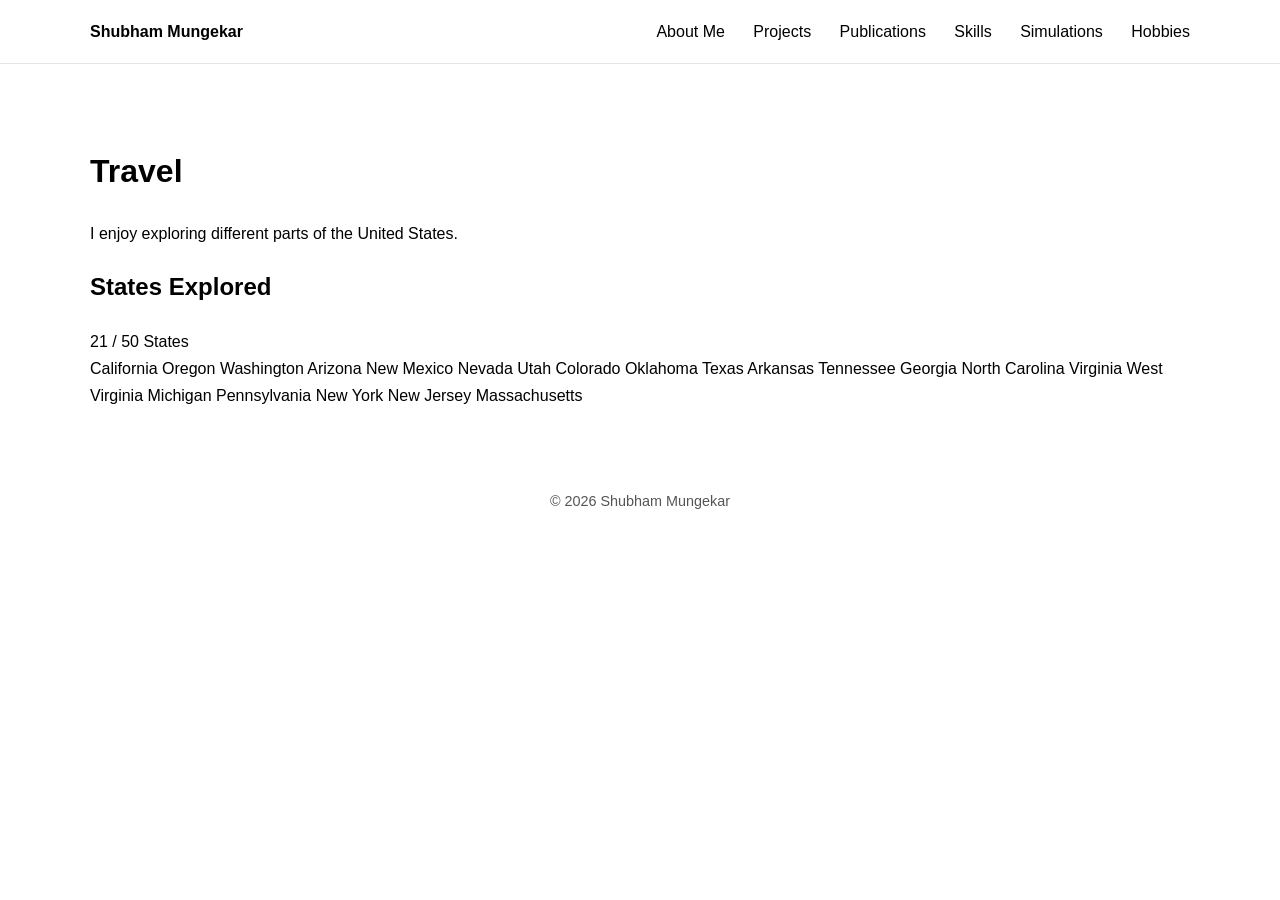
==== hobbies.html @ 4fed993f "Update hobbies.html" ====
<!DOCTYPE html>
<html>
<head>
  <meta charset="UTF-8">
  <title>Hobbies | Shubham Mungekar</title>
  <link rel="stylesheet" href="style.css">
</head>
<body>

  <nav class="nav">
    <div class="nav-container">
      <a href="index.html" class="logo">Shubham Mungekar</a>
      <div class="nav-links">
      <a href="index.html">About Me</a>
      <a href="projects.html">Projects</a>
      <a href="publications.html">Publications</a>
      <a href="skills.html">Skills</a>
      <a href="simulations.html">Simulations</a>
      <a href="hobbies.html">Hobbies</a>
    </div>
    </div>
  </nav>

<div class="container">

  <h1>Travel</h1>

<p>
  I enjoy exploring different parts of the United States.
</p>

<h2>States Explored</h2>

<div class="progress-wrapper">
  <div class="progress-label">
    <span>21 / 50 States</span>
  </div>
  <div class="progress-bar">
    <div class="progress-fill"></div>
  </div>
</div>

<div class="states-grid">

  <span class="state visited">California</span>
  <span class="state visited">Oregon</span>
  <span class="state visited">Washington</span>
  <span class="state visited">Arizona</span>
  <span class="state visited">New Mexico</span>
  <span class="state visited">Nevada</span>
  <span class="state visited">Utah</span>
  <span class="state visited">Colorado</span>
  <span class="state visited">Oklahoma</span>
  <span class="state visited">Texas</span>
  <span class="state visited">Arkansas</span>
  <span class="state visited">Tennessee</span>
  <span class="state visited">Georgia</span>
  <span class="state visited">North Carolina</span>
  <span class="state visited">Virginia</span>
  <span class="state visited">West Virginia</span>
  <span class="state visited">Michigan</span>
  <span class="state visited">Pennsylvania</span>
  <span class="state visited">New York</span>
  <span class="state visited">New Jersey</span>
  <span class="state visited">Massachusetts</span>

</div>

<footer>
  © 2026 Shubham Mungekar
</footer>

</body>
</html>
---- style.css ----
/* ============================= */
/* Base Styling */
/* ============================= */

body {
  margin: 0;
  background: #ffffff;
  color: #000000;
  font-family: "Aptos", -apple-system, BlinkMacSystemFont, "Segoe UI", Helvetica, Arial, sans-serif;
  line-height: 1.7;
}

/* ============================= */
/* Navigation */
/* ============================= */

.nav {
  border-bottom: 1px solid #e5e5e5;
  padding: 18px 0;
}

.nav-container {
  max-width: 1100px;
  margin: auto;
  display: flex;
  justify-content: space-between;
  align-items: center;
  padding: 0 20px;
}

.logo {
  font-weight: 600;
  text-decoration: none;
  color: #000;
  font-size: 1rem;
}

.nav-links a {
  margin-left: 24px;
  text-decoration: none;
  color: #000;
  font-size: 16px;
  font-weight: 500;
}

.nav-links a:hover {
  text-decoration: underline;
}

/* ============================= */
/* Main Container */
/* ============================= */

.container {
  max-width: 1100px;
  margin: 80px auto;
  padding: 0 20px;
}

/* ============================= */
/* About Page Layout */
/* ============================= */

.about-layout {
  display: flex;
  justify-content: space-between;
  align-items: flex-start;
}

.about-text {
  width: 65%;
}

.about-text h1 {
  font-size: 2.2rem;
  margin-bottom: 20px;
}

.about-text p {
  margin-bottom: 20px;
  max-width: 650px;
}

.about-image {
  width: 30%;
  text-align: right;
}

.about-image img {
  width: 100%;
  max-width: 260px;
  height: auto;
  border-radius: 6px;
}

/* ============================= */
/* Button */
/* ============================= */

.button {
  display: inline-block;
  padding: 10px 20px;
  background: #000;
  color: #fff;
  text-decoration: none;
  border-radius: 6px;
  font-weight: 500;
  transition: 0.2s ease;
  margin-top: 10px;
}

.button:hover {
  background: #333;
}

/* ============================= */
/* Publications */
/* ============================= */

.scholar-link {
  margin-bottom: 30px;
}

.scholar-link a {
  color: #000;
  text-decoration: none;
  font-weight: 500;
}

.scholar-link a:hover {
  text-decoration: underline;
}

.publication {
  margin-top: 20px;
}

.pub-row {
  display: flex;
  justify-content: space-between;
  align-items: flex-start;
  gap: 20px;
}

.pub-content {
  flex: 1;
  max-width: 850px;
}

.pub-content a {
  color: #000;
  text-decoration: none;
}

.pub-content a:hover {
  text-decoration: underline;
}

.pub-year {
  white-space: nowrap;
  font-weight: 500;
  color: #444;
}

.external-icon {
  font-size: 0.85rem;
  margin-left: 4px;
}

/* ============================= */
/* Skills Page */
/* ============================= */

.skills-grid {
  display: grid;
  grid-template-columns: repeat(2, 1fr);
  gap: 50px 60px;
  margin-top: 40px;
}

.skill-category h2 {
  font-size: 1.2rem;
  margin-bottom: 15px;
}

.skill-category ul {
  list-style: disc;
  padding-left: 20px;
}

.skill-category li {
  margin-bottom: 8px;
}

/* Responsive */
@media (max-width: 900px) {
  .skills-grid {
    grid-template-columns: 1fr;
  }
}

/* ============================= */
/* Footer */
/* ============================= */

footer {
  text-align: center;
  margin: 80px 0 40px 0;
  font-size: 0.9rem;
  color: #555;
}

/* ============================= */
/* Responsive */
/* ============================= */

@media (max-width: 900px) {
  .about-layout {
    flex-direction: column;
  }

  .about-text,
  .about-image {
    width: 100%;
  }

  .about-image {
    margin-top: 30px;
    text-align: left;
  }

  .about-image img {
    max-width: 220px;
  }

  .pub-row {
    flex-direction: column;
  }

  .pub-year {
    margin-top: 5px;
  }

  .nav-container {
    flex-direction: column;
    gap: 10px;
  }

  .nav-links {
    display: flex;
    flex-wrap: wrap;
    gap: 15px;
  }

  .nav-links a {
    margin-left: 0;
  }
}
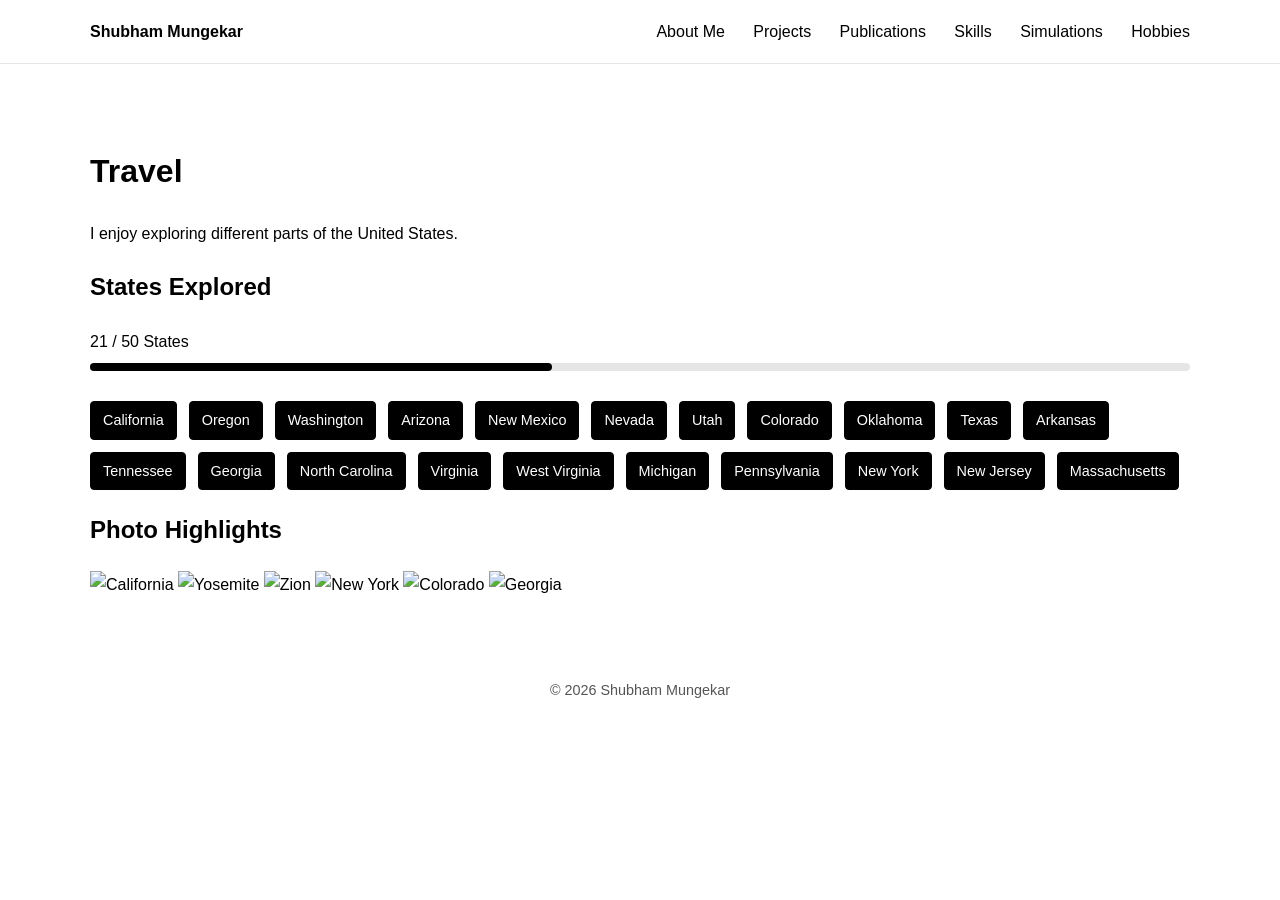
==== commit 0fde9dab: "Update hobbies.html" ====
--- a/hobbies.html
+++ b/hobbies.html
@@ -66,6 +66,8 @@
 
 </div>
 
+  <h2>Photo Highlights</h2> <div class="photo-grid"> <img src="images/hobbies/california-1.jpg" alt="California"> <img src="images/hobbies/yosemite-1.jpg" alt="Yosemite"> <img src="images/hobbies/zion-1.jpg" alt="Zion"> <img src="images/hobbies/newyork-1.jpg" alt="New York"> <img src="images/hobbies/colorado-1.jpg" alt="Colorado"> <img src="images/hobbies/georgia-1.jpg" alt="Georgia"> </div>
+
 <footer>
   © 2026 Shubham Mungekar
 </footer>
--- a/style.css
+++ b/style.css
@@ -211,6 +211,57 @@
 }
 
 /* ============================= */
+/* Travel Progress Tracker */
+/* ============================= */
+
+.progress-wrapper {
+  margin-top: 20px;
+  margin-bottom: 30px;
+}
+
+.progress-label {
+  font-weight: 500;
+  margin-bottom: 8px;
+}
+
+.progress-bar {
+  width: 100%;
+  height: 8px;
+  background: #e5e5e5;
+  border-radius: 4px;
+}
+
+.progress-fill {
+  width: 42%;   /* 21 out of 50 = 42% */
+  height: 100%;
+  background: #000;
+  border-radius: 4px;
+}
+
+/* ============================= */
+/* State Tags */
+/* ============================= */
+
+.states-grid {
+  display: flex;
+  flex-wrap: wrap;
+  gap: 12px;
+  margin-top: 20px;
+}
+
+.state {
+  padding: 6px 12px;
+  border: 1px solid #000;
+  font-size: 0.9rem;
+  border-radius: 4px;
+}
+
+.state.visited {
+  background: #000;
+  color: #fff;
+}
+
+/* ============================= */
 /* Responsive */
 /* ============================= */
 
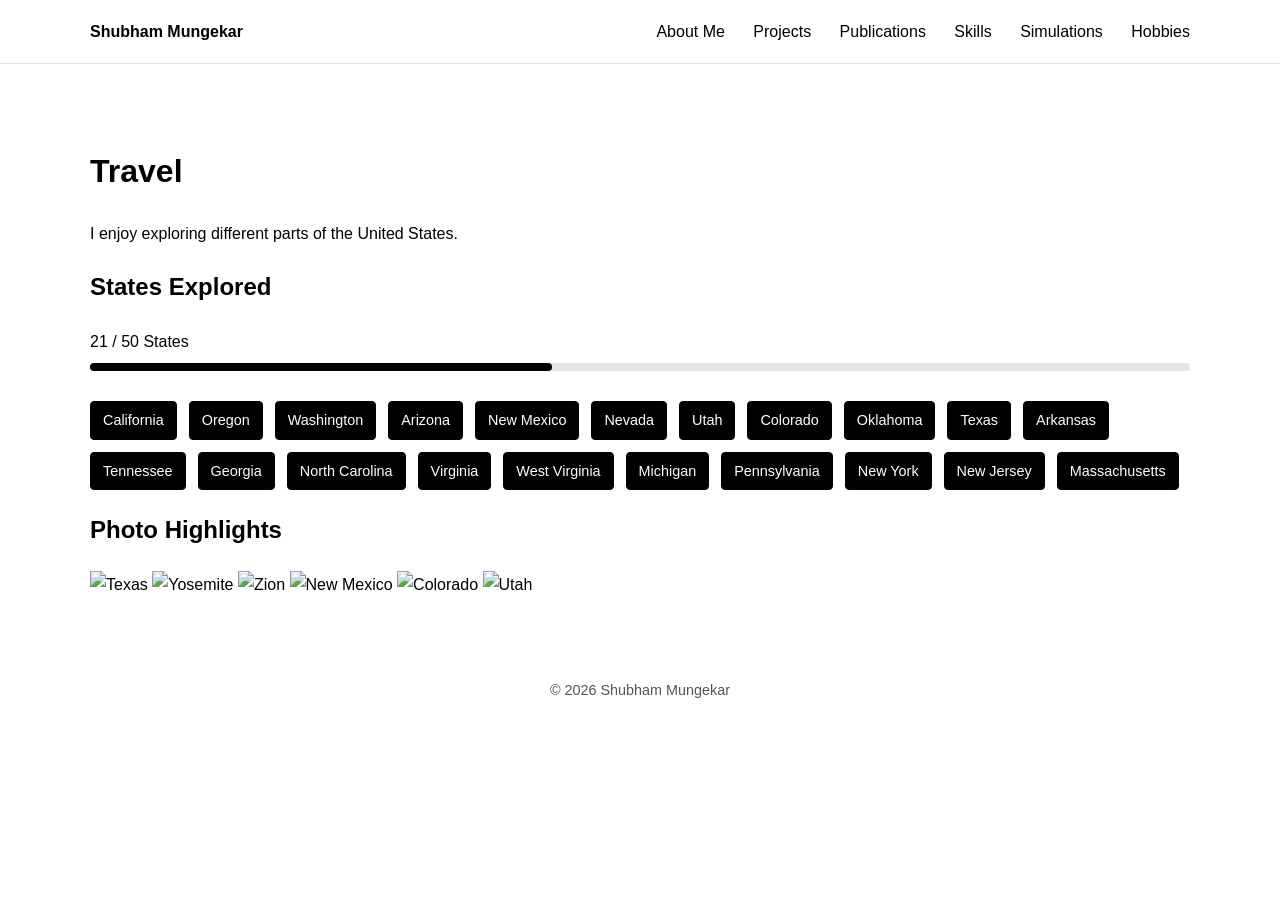
==== commit 86c08694: "Update hobbies.html" ====
--- a/hobbies.html
+++ b/hobbies.html
@@ -66,7 +66,15 @@
 
 </div>
 
-  <h2>Photo Highlights</h2> <div class="photo-grid"> <img src="images/hobbies/california-1.jpg" alt="California"> <img src="images/hobbies/yosemite-1.jpg" alt="Yosemite"> <img src="images/hobbies/zion-1.jpg" alt="Zion"> <img src="images/hobbies/newyork-1.jpg" alt="New York"> <img src="images/hobbies/colorado-1.jpg" alt="Colorado"> <img src="images/hobbies/georgia-1.jpg" alt="Georgia"> </div>
+  <h2>Photo Highlights</h2> 
+  <div class="photo-grid"> 
+  <img src="images/hobbies/texas-1.jpg" alt="Texas">
+  <img src="images/hobbies/yosemite-1.jpg" alt="Yosemite"> 
+  <img src="images/hobbies/zion-1.jpg" alt="Zion"> 
+  <img src="images/hobbies/newmexico.jpg" alt="New Mexico">
+  <img src="images/hobbies/colorado-1.jpg" alt="Colorado"> 
+  <img src="images/hobbies/utah-1.jpg" alt="Utah"> 
+  </div>
 
 <footer>
   © 2026 Shubham Mungekar
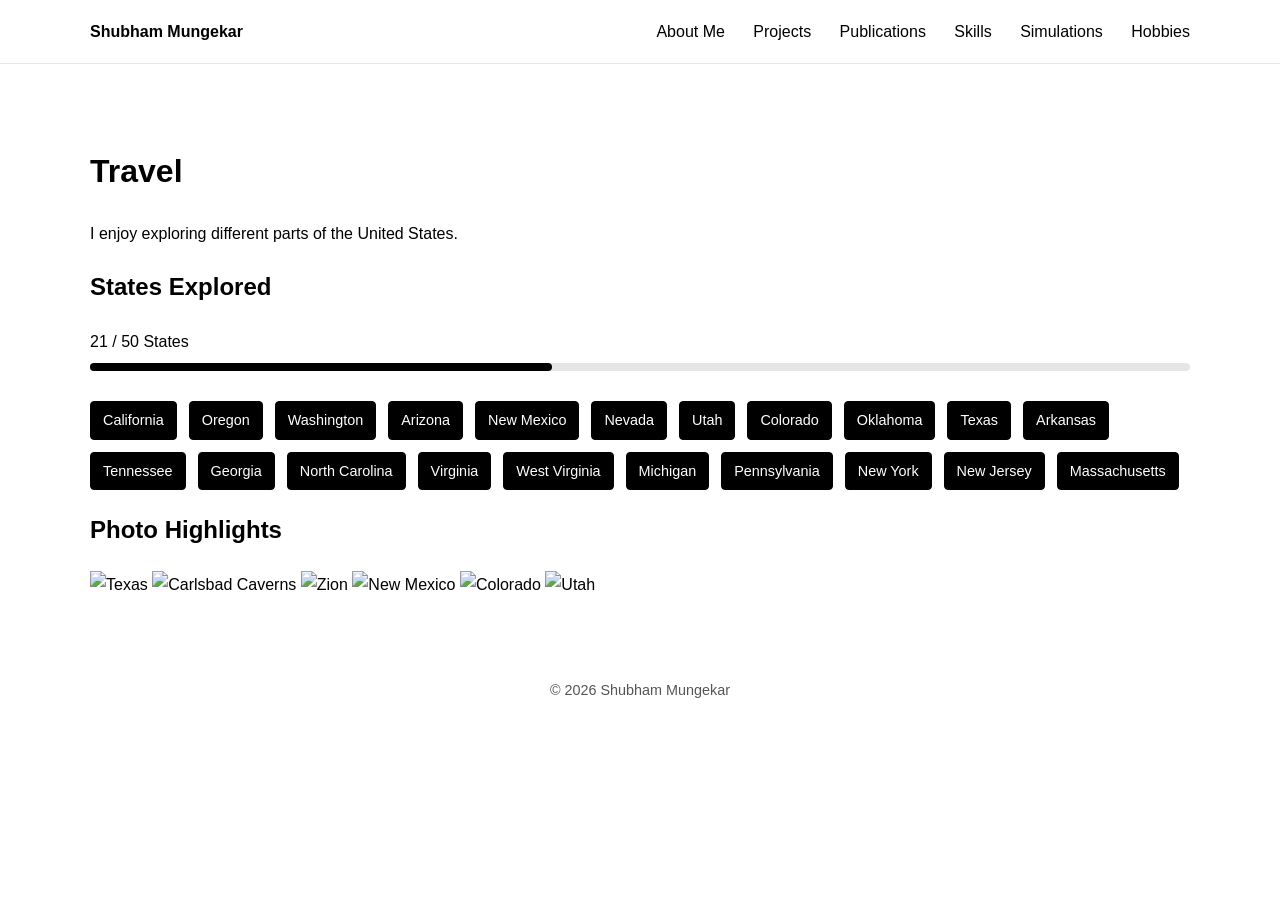
==== commit c5d68dfb: "Update hobbies.html" ====
--- a/hobbies.html
+++ b/hobbies.html
@@ -69,7 +69,7 @@
   <h2>Photo Highlights</h2> 
   <div class="photo-grid"> 
   <img src="images/hobbies/texas-1.jpg" alt="Texas">
-  <img src="images/hobbies/yosemite-1.jpg" alt="Yosemite"> 
+  <img src="images/hobbies/Carlsbadcaverns-1.jpg" alt="Carlsbad Caverns"> 
   <img src="images/hobbies/zion-1.jpg" alt="Zion"> 
   <img src="images/hobbies/newmexico.jpg" alt="New Mexico">
   <img src="images/hobbies/colorado-1.jpg" alt="Colorado"> 
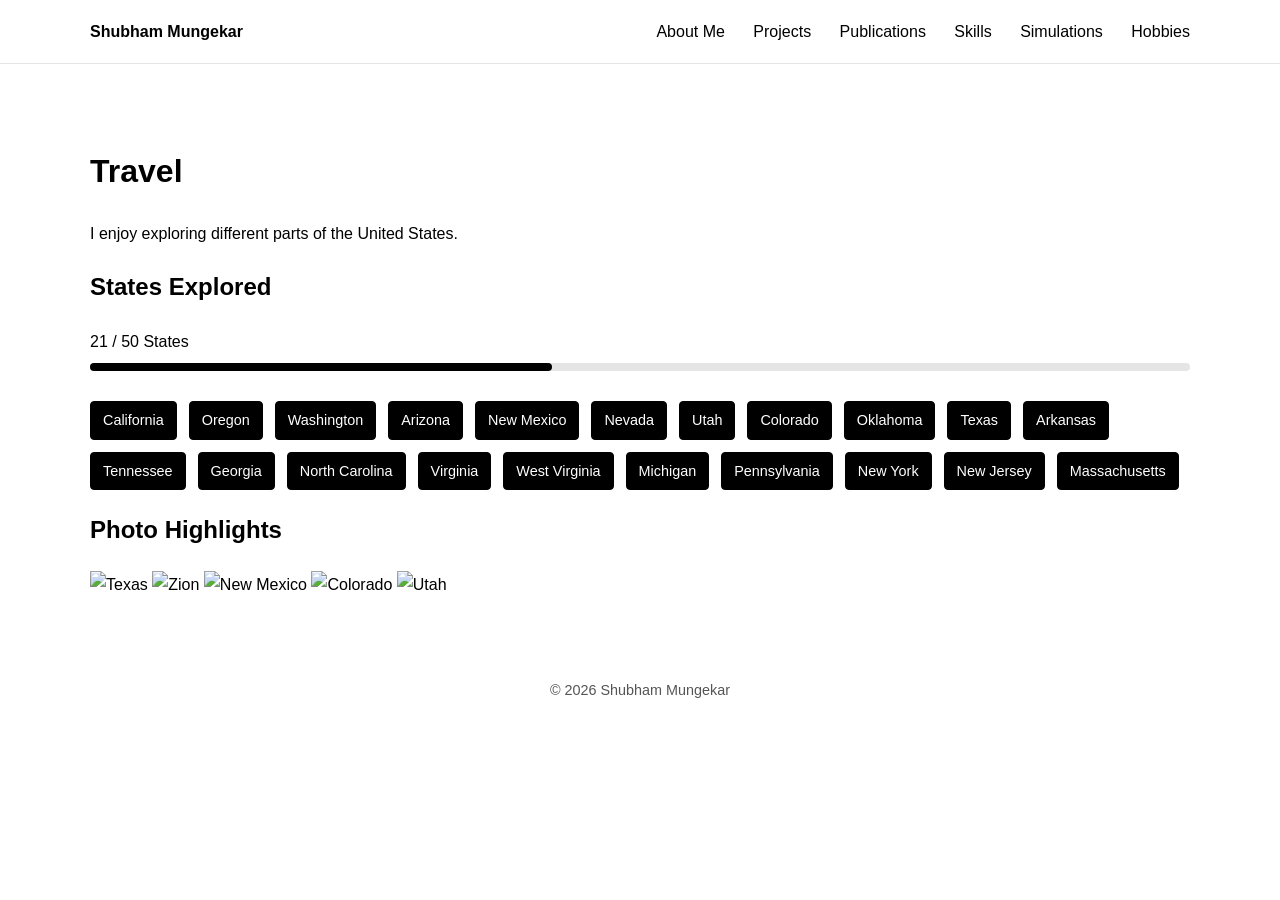
==== commit 32a6f048: "Update hobbies.html" ====
--- a/hobbies.html
+++ b/hobbies.html
@@ -69,7 +69,6 @@
   <h2>Photo Highlights</h2> 
   <div class="photo-grid"> 
   <img src="images/hobbies/texas-1.jpg" alt="Texas">
-  <img src="images/hobbies/Carlsbadcaverns-1.jpg" alt="Carlsbad Caverns"> 
   <img src="images/hobbies/zion-1.jpg" alt="Zion"> 
   <img src="images/hobbies/newmexico.jpg" alt="New Mexico">
   <img src="images/hobbies/colorado-1.jpg" alt="Colorado"> 
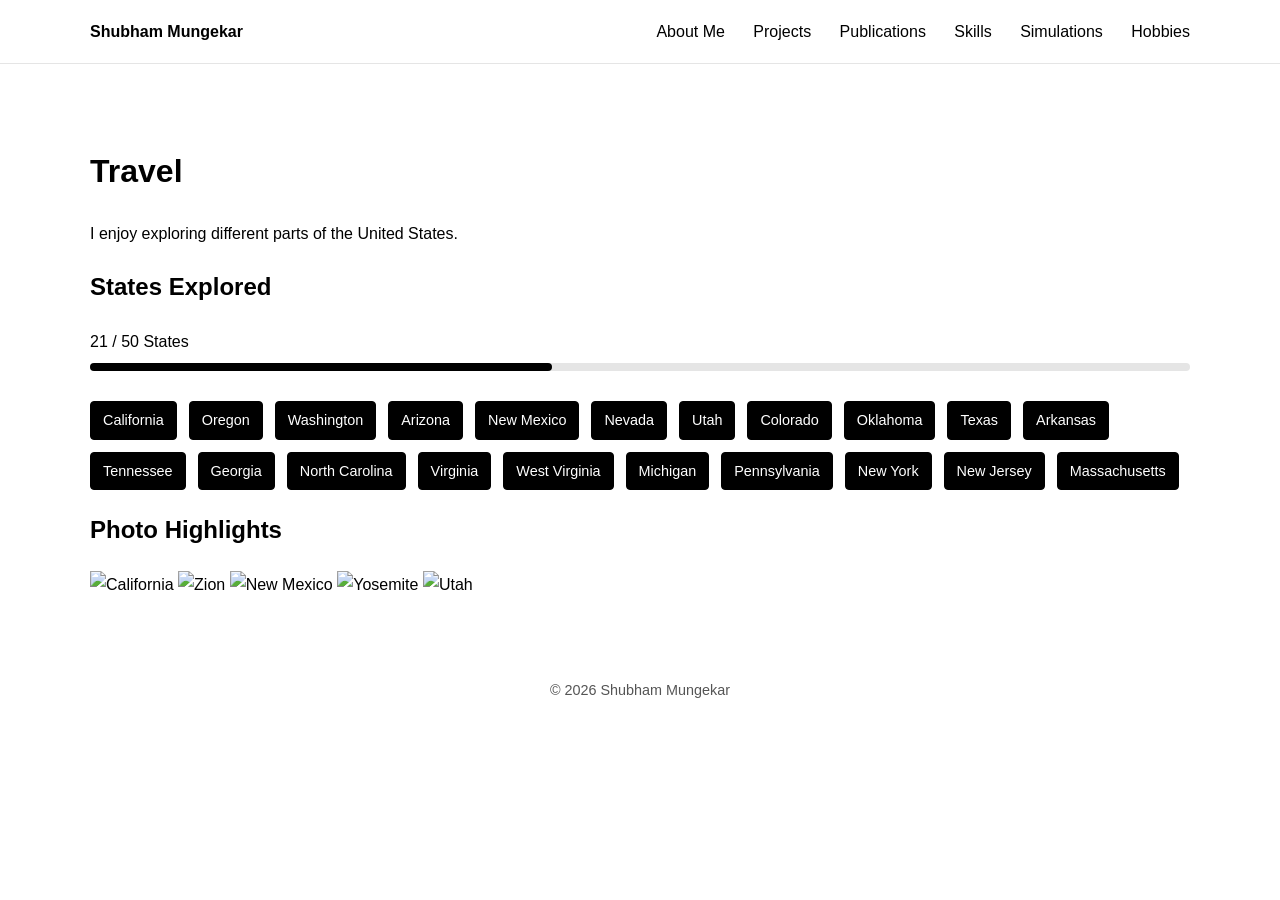
==== commit 22996cd5: "Update hobbies.html" ====
--- a/hobbies.html
+++ b/hobbies.html
@@ -68,10 +68,10 @@
 
   <h2>Photo Highlights</h2> 
   <div class="photo-grid"> 
-  <img src="images/hobbies/texas-1.jpg" alt="Texas">
+  <img src="images/hobbies/california.jpg" alt="California">
   <img src="images/hobbies/zion-1.jpg" alt="Zion"> 
   <img src="images/hobbies/newmexico.jpg" alt="New Mexico">
-  <img src="images/hobbies/colorado-1.jpg" alt="Colorado"> 
+  <img src="images/hobbies/yosemite.jpg" alt="Yosemite"> 
   <img src="images/hobbies/utah-1.jpg" alt="Utah"> 
   </div>
 
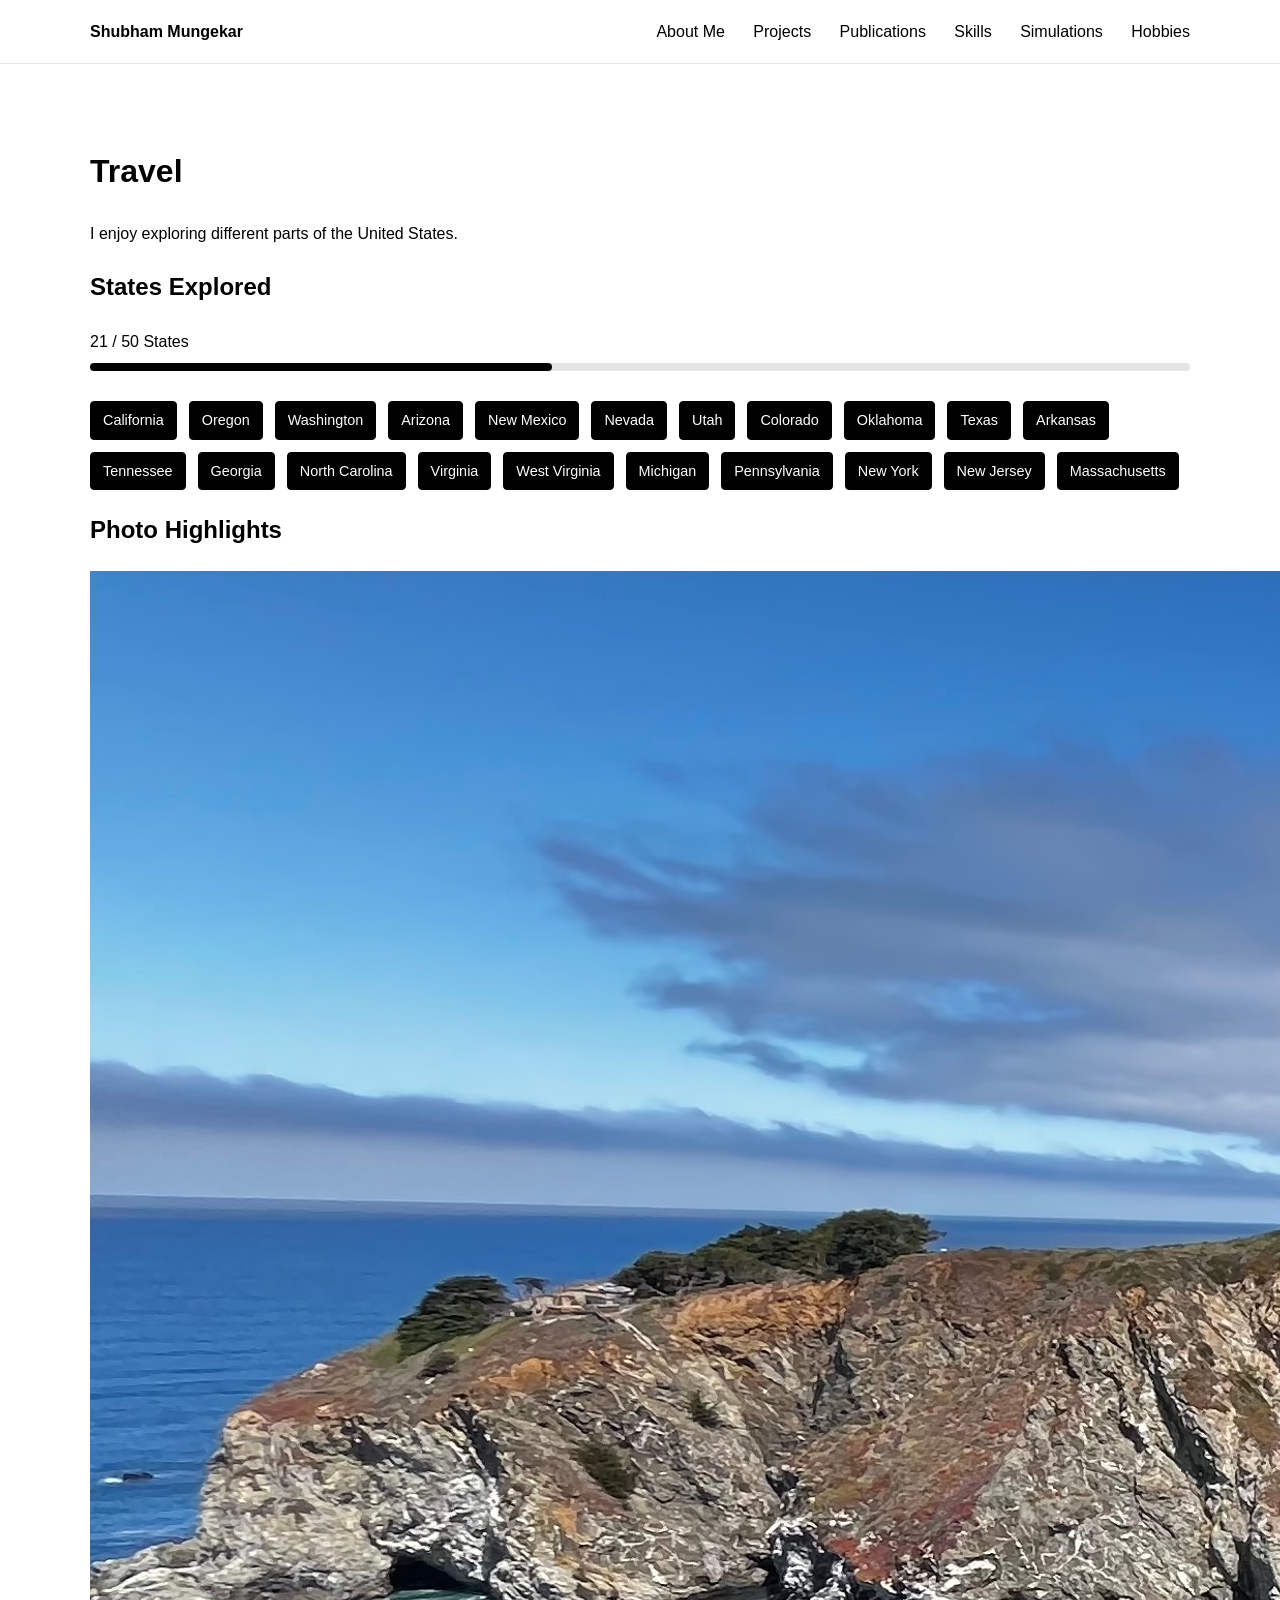
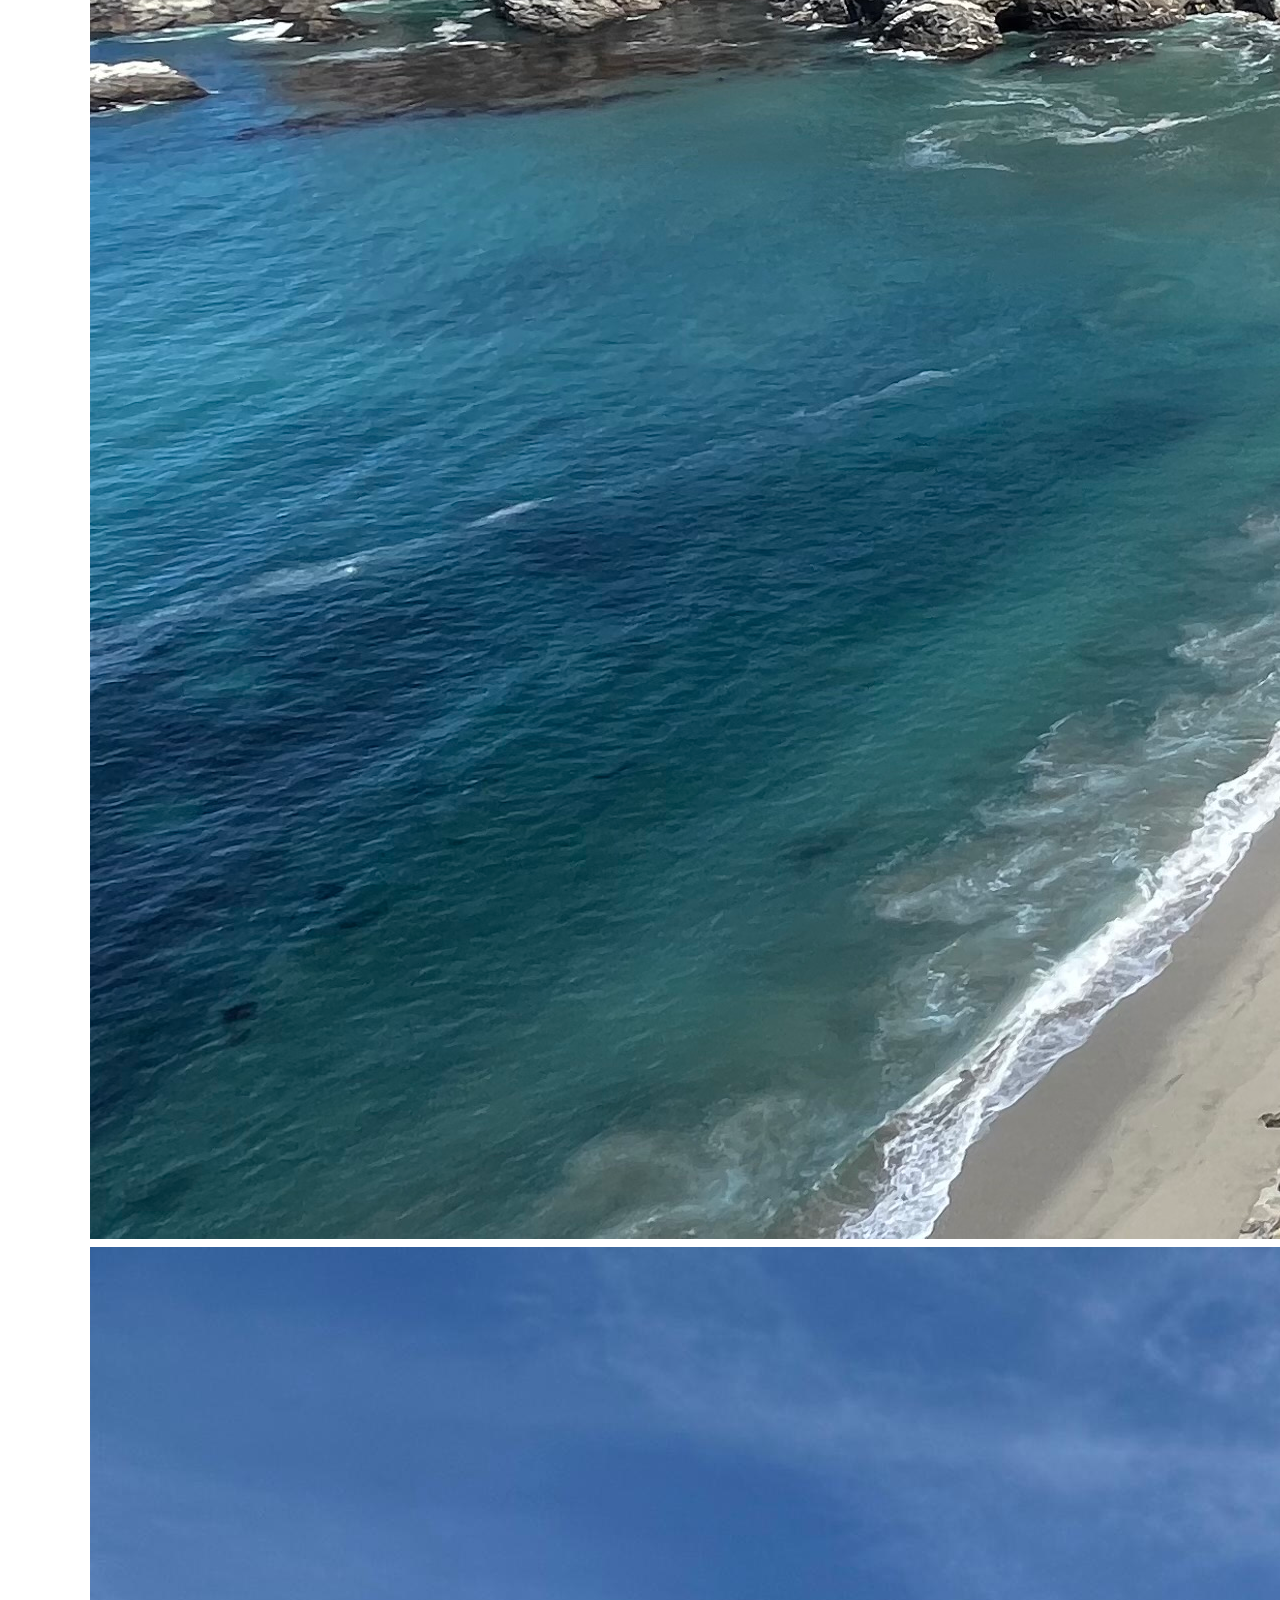
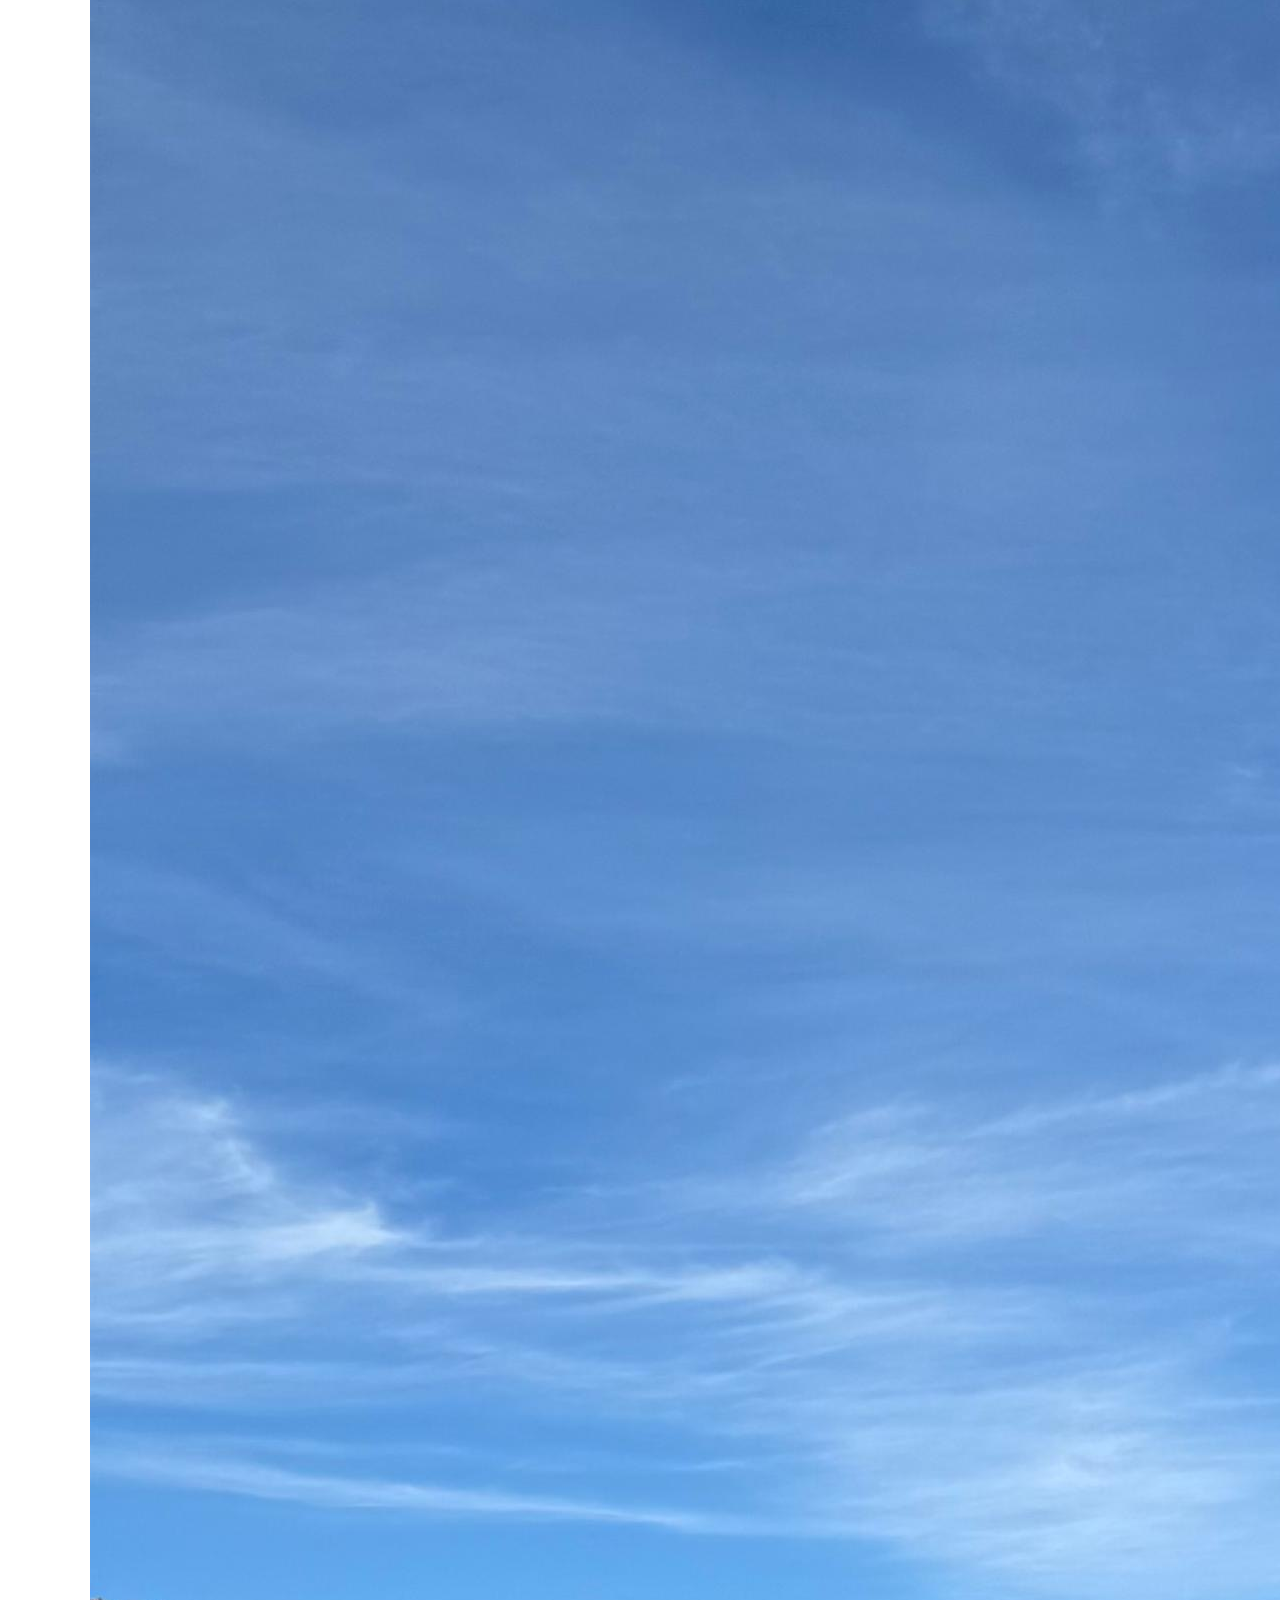
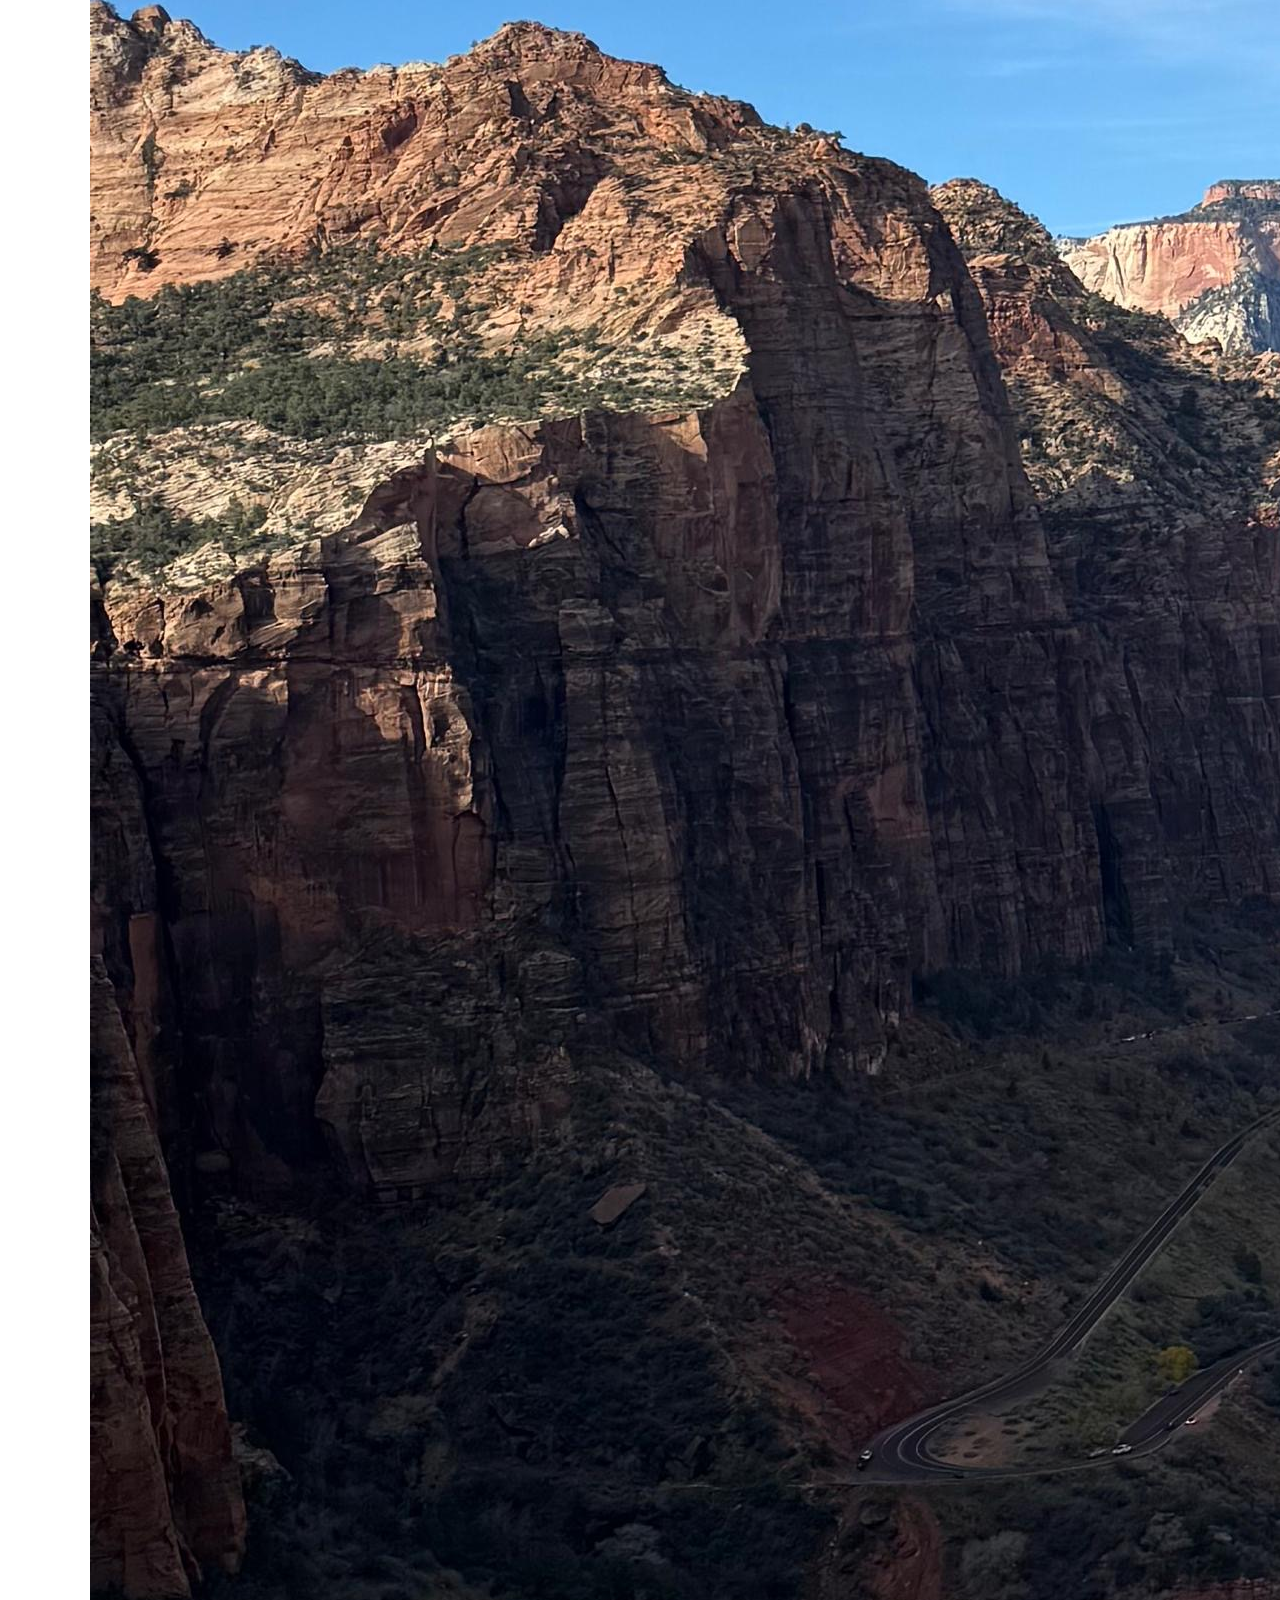
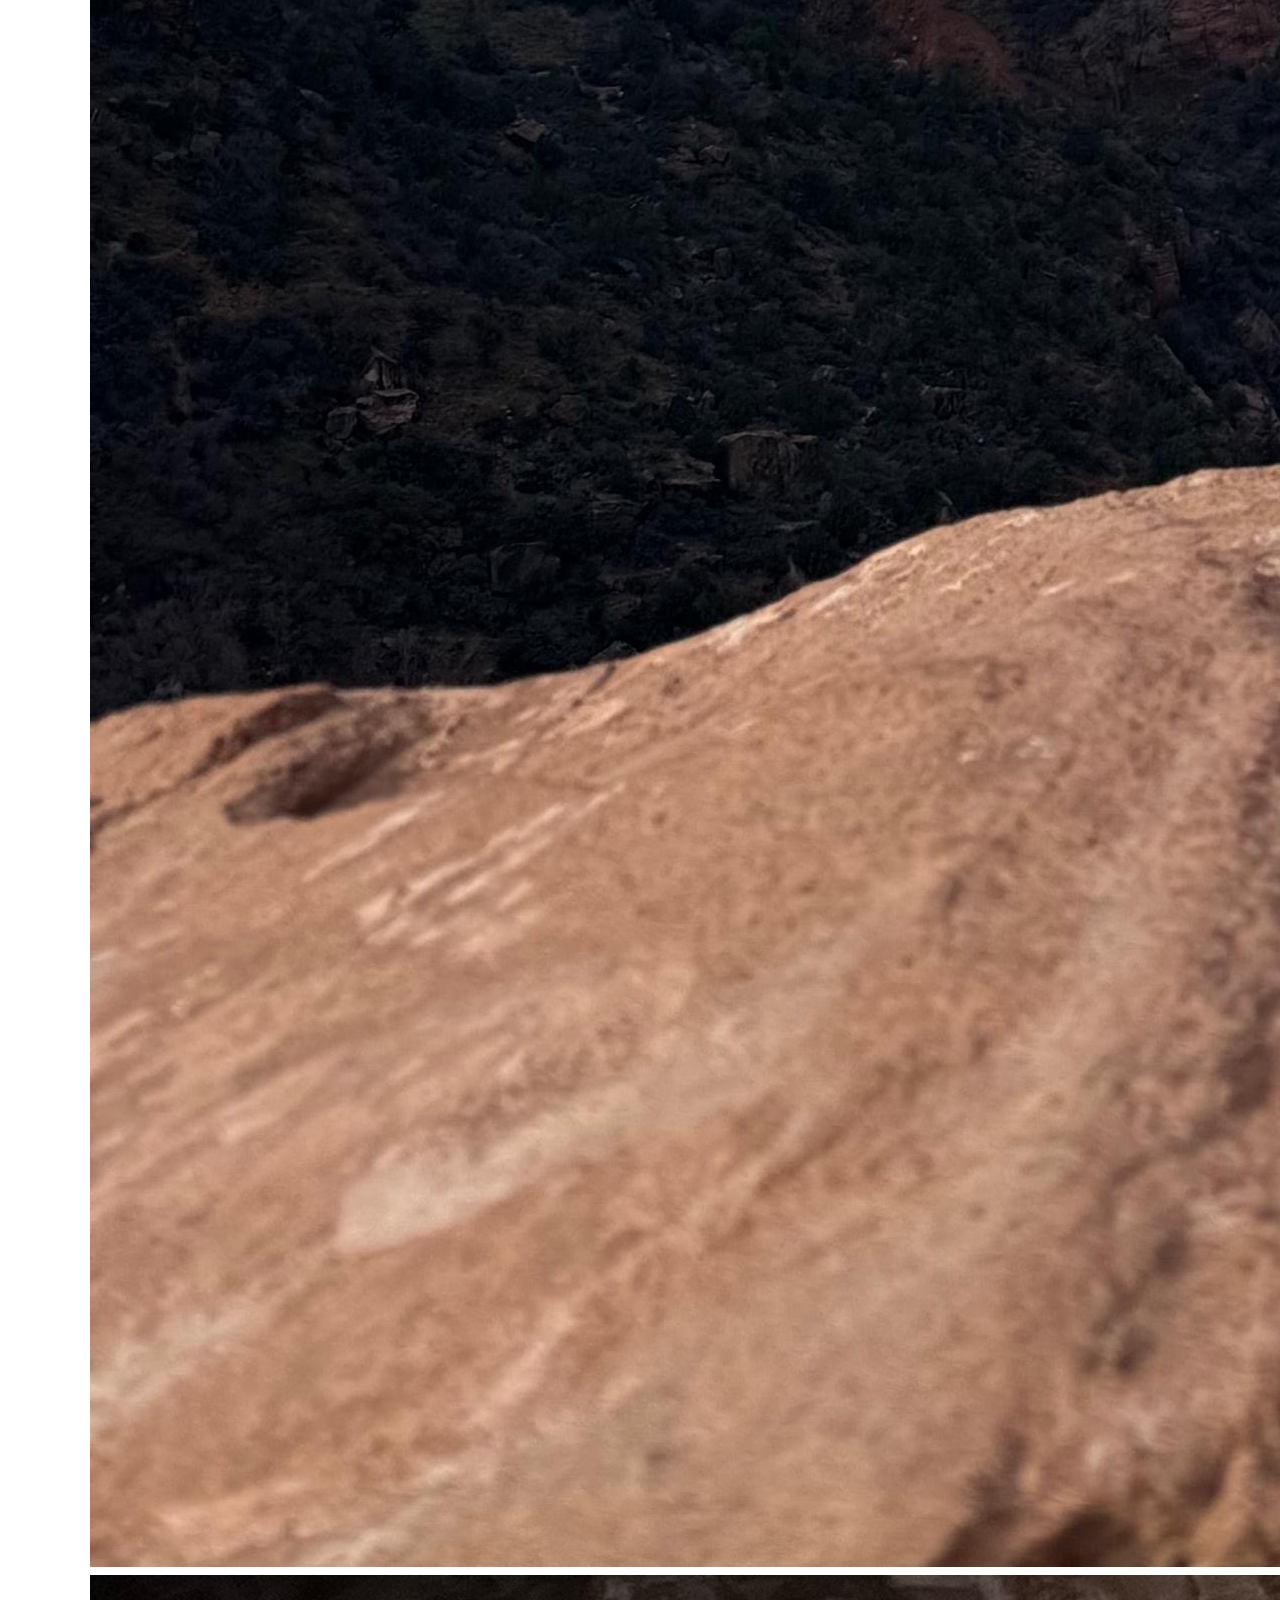
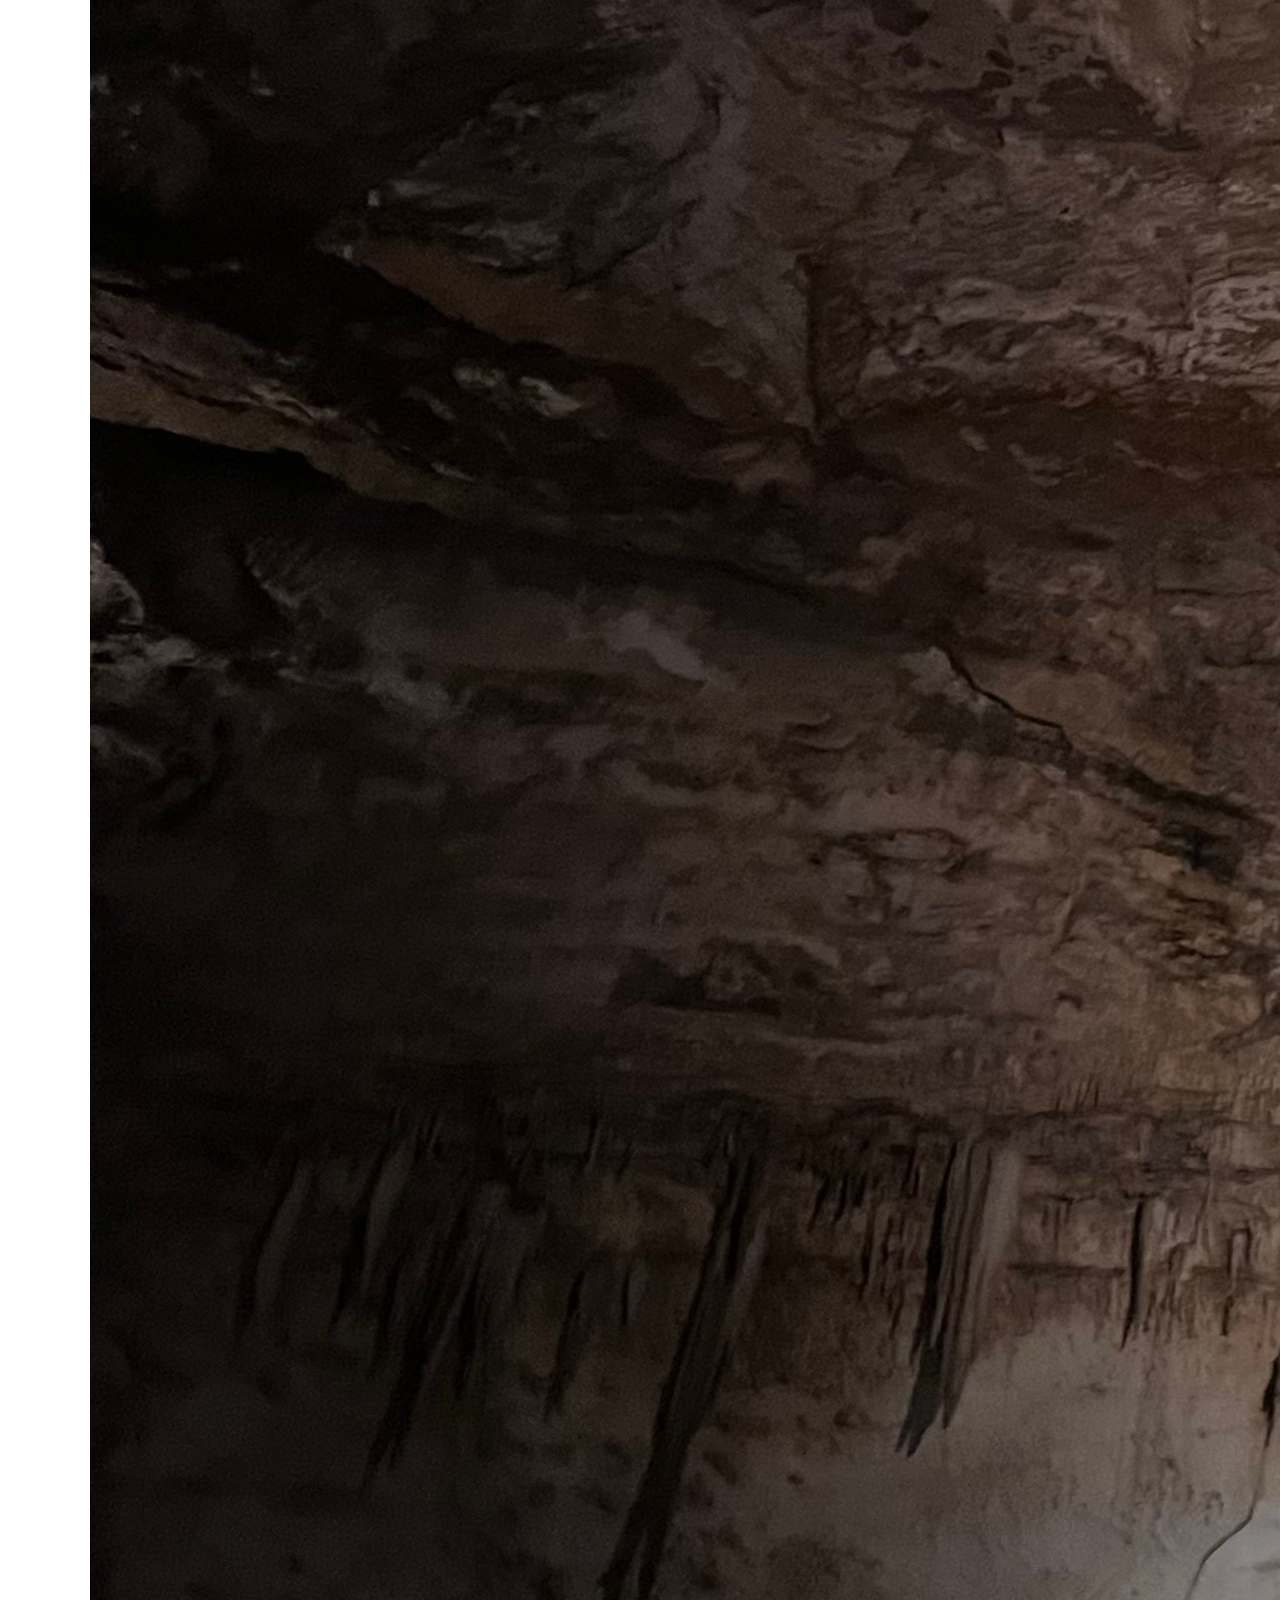
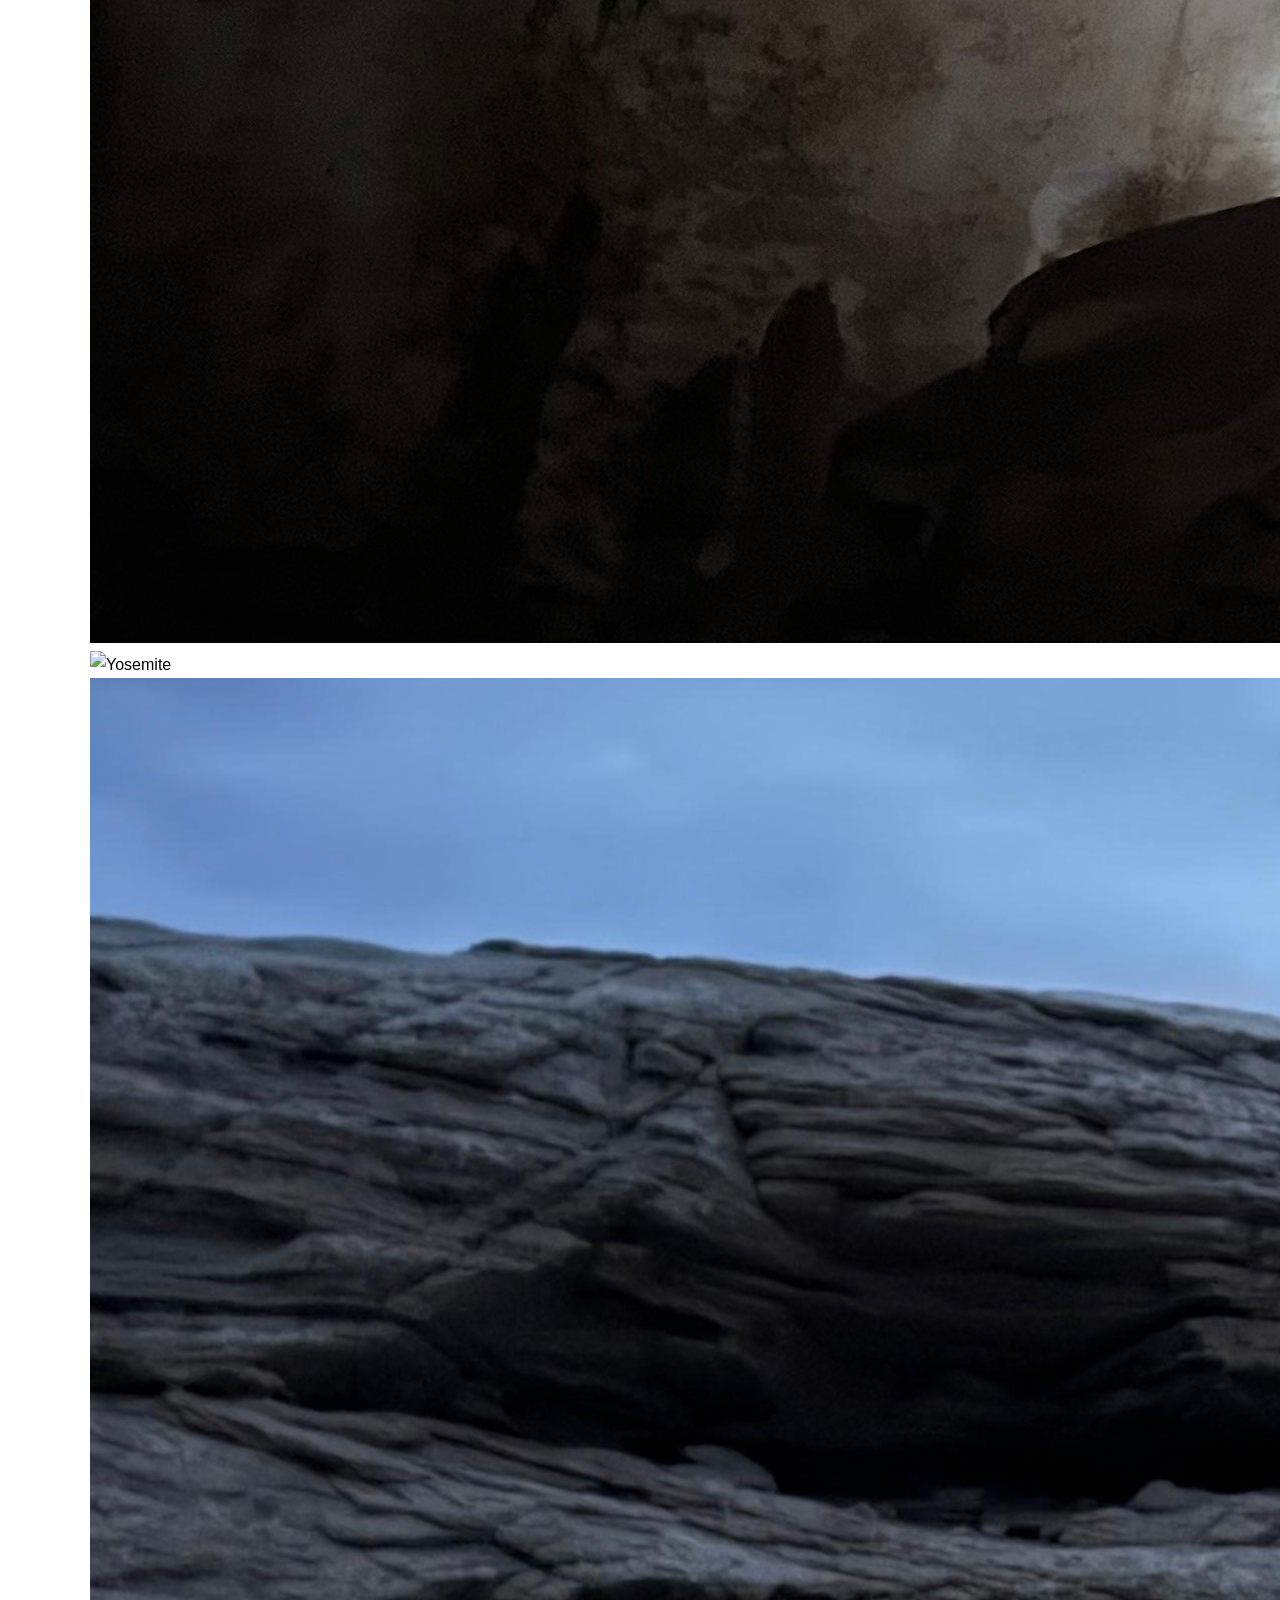
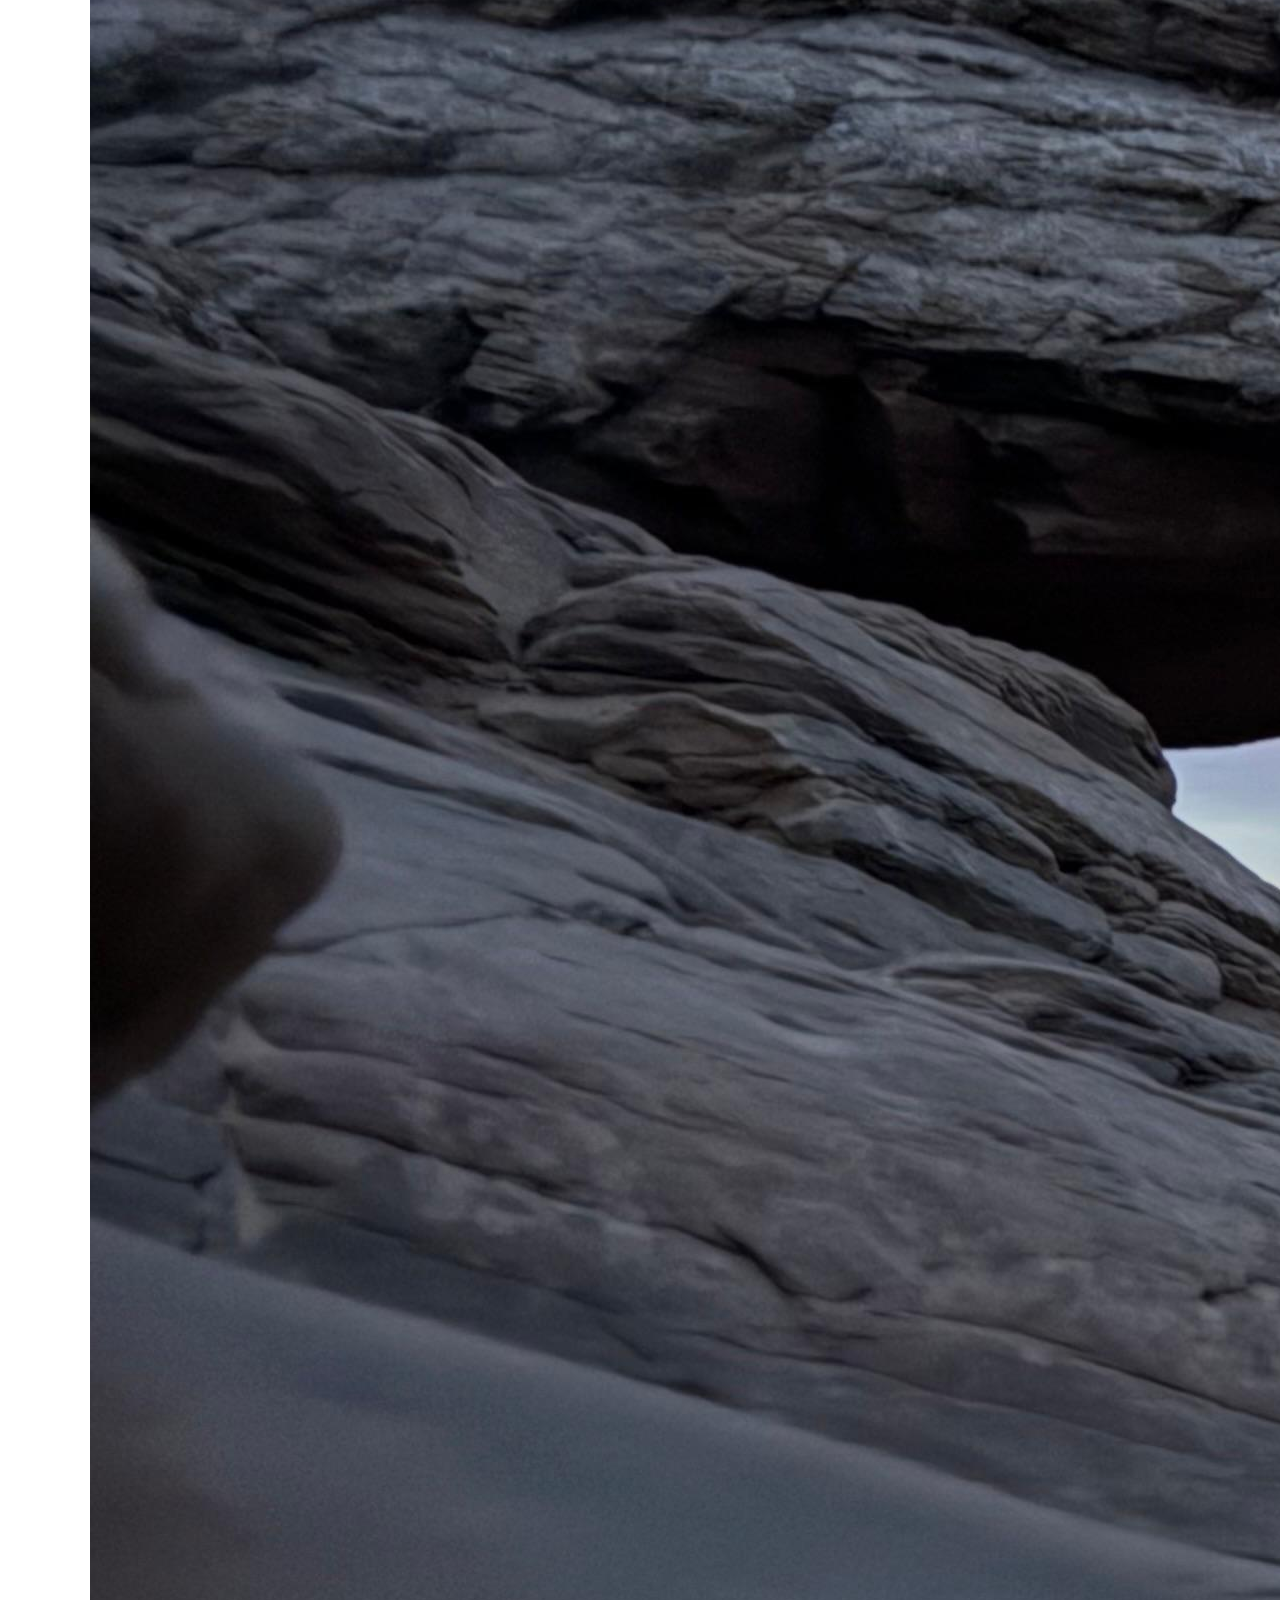
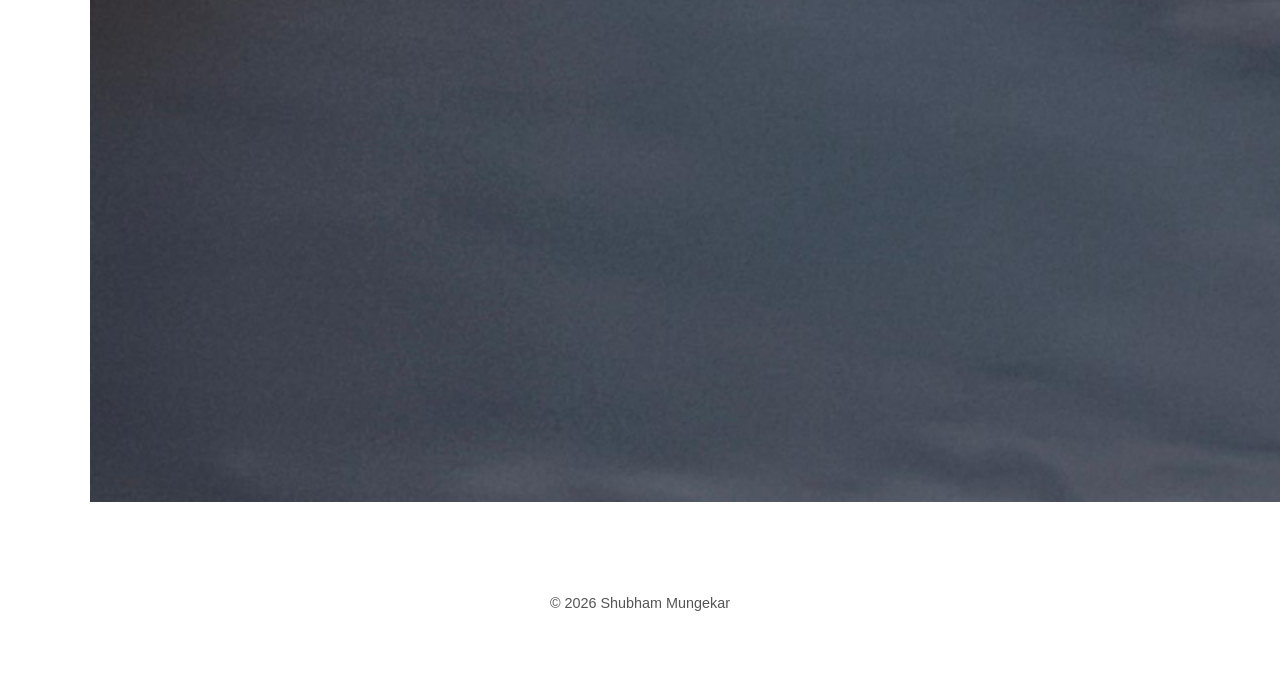
==== commit 315ae0b1: "Update hobbies.html" ====
--- a/hobbies.html
+++ b/hobbies.html
@@ -68,11 +68,11 @@
 
   <h2>Photo Highlights</h2> 
   <div class="photo-grid"> 
-  <img src="images/hobbies/california.jpg" alt="California">
-  <img src="images/hobbies/zion-1.jpg" alt="Zion"> 
-  <img src="images/hobbies/newmexico.jpg" alt="New Mexico">
-  <img src="images/hobbies/yosemite.jpg" alt="Yosemite"> 
-  <img src="images/hobbies/utah-1.jpg" alt="Utah"> 
+  <img src="images/california.jpeg" alt="California">
+  <img src="images/zion-1.jpeg" alt="Zion"> 
+  <img src="images/newmexico.jpeg" alt="New Mexico">
+  <img src="images/yosemite.jpeg" alt="Yosemite"> 
+  <img src="images/utah-1.jpeg" alt="Utah"> 
   </div>
 
 <footer>
